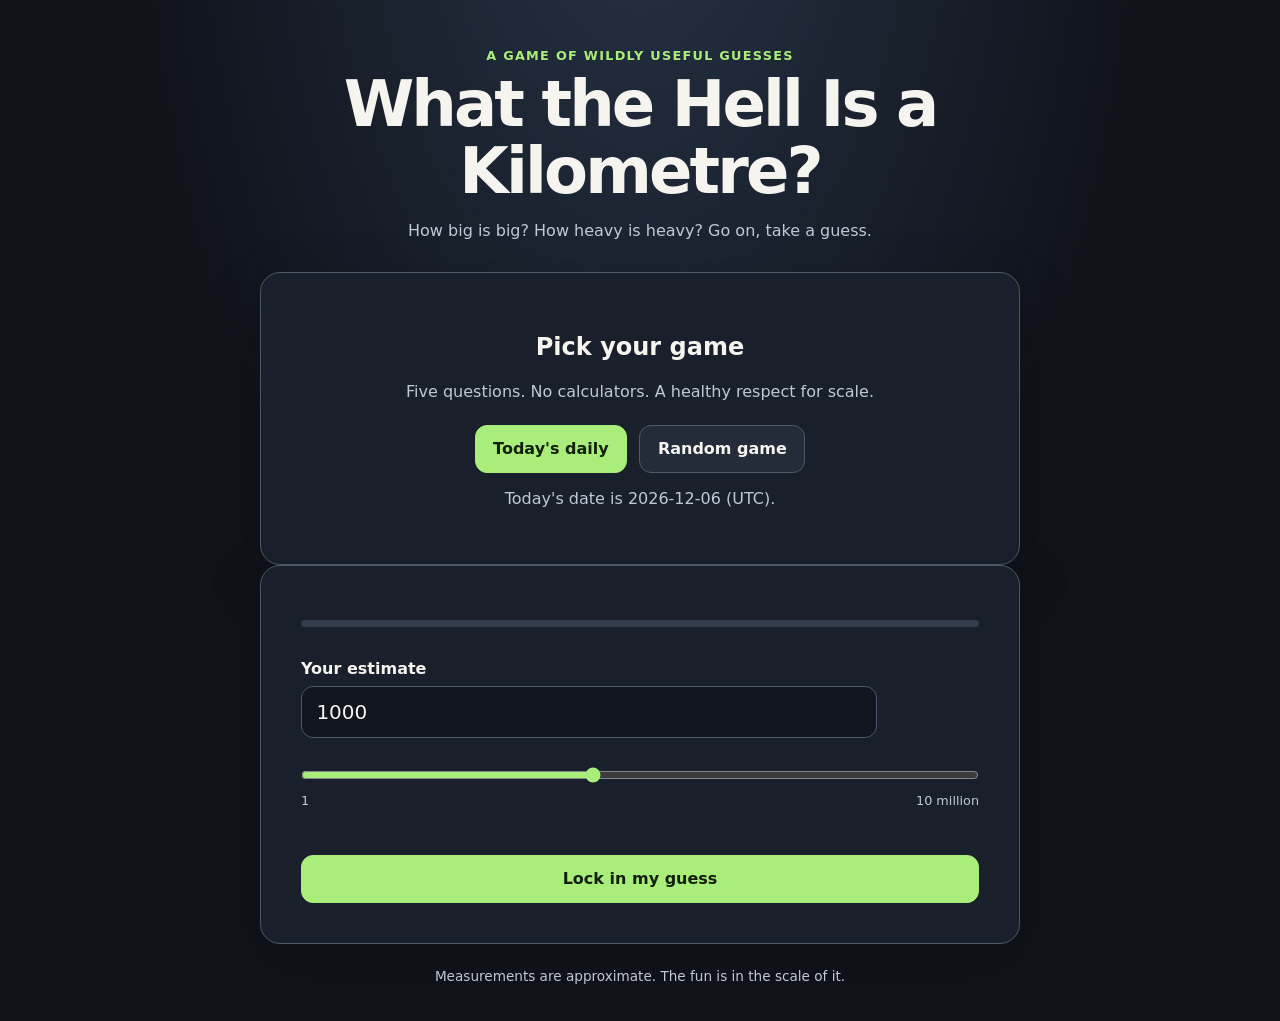
==== index.html @ 023f0107 "Build playable static game interface Co-authored-by: Harricans <78068083+Harricans@users.noreply.git" ====
<!doctype html>
<html lang="en">
  <head>
    <meta charset="utf-8">
    <meta name="viewport" content="width=device-width, initial-scale=1">
    <meta name="theme-color" content="#10131a">
    <meta name="description" content="A quick, playful game of estimating the size and weight of things.">
    <title>What the Hell Is a Kilometre?</title>
    <link rel="stylesheet" href="./styles.css">
    <script type="module" src="./src/main.js"></script>
  </head>
  <body>
    <main class="app">
      <header class="site-header">
        <p class="eyebrow">A game of wildly useful guesses</p>
        <h1>What the Hell Is a Kilometre?</h1>
        <p class="intro">How big is big? How heavy is heavy? Go on, take a guess.</p>
      </header>

      <section id="start-screen" class="panel start-panel" aria-labelledby="start-heading">
        <h2 id="start-heading">Pick your game</h2>
        <p>Five questions. No calculators. A healthy respect for scale.</p>
        <div class="button-row">
          <button id="daily-button" class="button button-primary" type="button" disabled>Today's daily</button>
          <button id="random-button" class="button" type="button" disabled>Random game</button>
        </div>
        <p id="daily-date" class="muted"></p>
      </section>

      <section id="game-screen" class="panel game-panel" aria-labelledby="question">
        <div class="round-meta">
          <p id="mode-label" class="eyebrow"></p>
          <p id="round-label" class="round-count"></p>
        </div>
        <div class="progress-track" aria-hidden="true"><div id="progress" class="progress"></div></div>
        <div class="question-area">
          <p id="item-pair" class="item-pair"></p>
          <h2 id="question" tabindex="-1"></h2>
        </div>

        <form id="guess-form" novalidate>
          <label class="field-label" for="guess-input">Your estimate</label>
          <div class="guess-row">
            <input id="guess-input" name="guess" type="number" min="1" max="10000000" step="any" value="1000" inputmode="decimal" required>
            <span id="unit-label" class="unit-label"></span>
          </div>
          <label class="visually-hidden" for="guess-slider">Estimate on a logarithmic scale from 1 to 10 million</label>
          <input id="guess-slider" class="guess-slider" type="range" min="0" max="7000" step="1" value="3000">
          <div class="range-labels" aria-hidden="true"><span>1</span><span>10 million</span></div>
          <p id="guess-error" class="error-message" role="alert"></p>
          <button id="submit-button" class="button button-primary full-width" type="submit">Lock in my guess</button>
        </form>

        <section id="answer-panel" class="answer-panel" aria-live="polite" hidden>
          <p id="round-score" class="round-score"></p>
          <h3 id="answer-heading"></h3>
          <p id="answer-note" class="answer-note"></p>
          <p id="answer-sources" class="answer-sources"></p>
          <button id="next-button" class="button button-primary full-width" type="button">Next question</button>
        </section>
      </section>

      <section id="results-screen" class="panel results-panel" aria-labelledby="results-heading" hidden>
        <p id="results-mode" class="eyebrow"></p>
        <h2 id="results-heading">That's a wrap.</h2>
        <p id="total-score" class="total-score"></p>
        <p id="share-emoji" class="share-emoji" aria-label="Your five round scores"></p>
        <div class="button-row">
          <button id="share-button" class="button button-primary" type="button">Copy spoiler-free score</button>
          <button id="again-button" class="button" type="button">Play again</button>
        </div>
        <p id="copy-status" class="muted" role="status" aria-live="polite"></p>
      </section>

      <p id="load-error" class="error-message load-error" role="alert" hidden></p>
      <footer><p>Measurements are approximate. The fun is in the scale of it.</p></footer>
    </main>
  </body>
</html>
---- styles.css ----
:root {
  color-scheme: dark;
  font-family: system-ui, -apple-system, BlinkMacSystemFont, "Segoe UI", sans-serif;
  background: #10131a;
  color: #f5f4ef;
  font-synthesis: none;
  text-rendering: optimizeLegibility;
  --surface: #1a202b;
  --surface-raised: #242c39;
  --text-muted: #c0c8d5;
  --accent: #a9ee7a;
  --accent-ink: #14200e;
  --border: #4d5868;
  --error: #ff9b8c;
}

* {
  box-sizing: border-box;
}

body {
  margin: 0;
  min-width: 320px;
  min-height: 100vh;
  background:
    radial-gradient(ellipse at 50% -20%, #263447 0, transparent 55%),
    #10131a;
}

button,
input {
  font: inherit;
}

button {
  min-height: 48px;
  border: 1px solid var(--border);
  border-radius: 12px;
  padding: 0.75rem 1.1rem;
  background: var(--surface-raised);
  color: inherit;
  font-weight: 700;
  cursor: pointer;
}

button:hover {
  border-color: var(--accent);
}

button:focus-visible,
input:focus-visible {
  outline: 3px solid var(--accent);
  outline-offset: 3px;
}

.app {
  width: min(100% - 2rem, 760px);
  margin: 0 auto;
  padding: 3rem 0 1.5rem;
}

.site-header {
  margin: 0 auto 2rem;
  text-align: center;
}

h1 {
  max-width: 680px;
  margin: 0.5rem auto;
  font-size: clamp(2.1rem, 7vw, 4rem);
  line-height: 1.05;
  letter-spacing: -0.045em;
}

h2 {
  line-height: 1.2;
}

.intro,
.start-panel > p,
footer,
.muted,
.answer-note,
.answer-sources {
  color: var(--text-muted);
}

.eyebrow {
  margin: 0;
  color: var(--accent);
  font-size: 0.8rem;
  font-weight: 800;
  letter-spacing: 0.1em;
  text-transform: uppercase;
}

.panel {
  border: 1px solid var(--border);
  border-radius: 20px;
  padding: clamp(1.25rem, 5vw, 2.5rem);
  background: var(--surface);
  box-shadow: 0 18px 60px #0003;
}

.start-panel,
.results-panel {
  text-align: center;
}

.button-row {
  display: flex;
  flex-wrap: wrap;
  justify-content: center;
  gap: 0.75rem;
  margin: 1.5rem 0 0.75rem;
}

.button-primary {
  border-color: var(--accent);
  background: var(--accent);
  color: var(--accent-ink);
}

.button-primary:hover {
  background: #c1f5a0;
  color: var(--accent-ink);
}

.round-meta {
  display: flex;
  align-items: center;
  justify-content: space-between;
  gap: 1rem;
}

.round-count {
  margin: 0;
  color: var(--text-muted);
  font-variant-numeric: tabular-nums;
}

.progress-track {
  height: 7px;
  margin: 0.9rem 0 2rem;
  overflow: hidden;
  border-radius: 9px;
  background: #343d4b;
}

.progress {
  width: 0;
  height: 100%;
  border-radius: inherit;
  background: var(--accent);
  transition: width 180ms ease-out;
}

.item-pair {
  margin: 0;
  font-size: 1.05rem;
}

.question-area h2 {
  margin: 0.4rem 0 2rem;
  font-size: clamp(1.65rem, 5vw, 2.5rem);
  letter-spacing: -0.035em;
}

.field-label {
  display: block;
  margin-bottom: 0.5rem;
  font-weight: 750;
}

.guess-row {
  display: flex;
  align-items: stretch;
  gap: 0.75rem;
}

.guess-row input {
  width: 100%;
  min-width: 0;
  min-height: 52px;
  border: 1px solid var(--border);
  border-radius: 12px;
  padding: 0.7rem 0.9rem;
  background: #11161e;
  color: inherit;
  font-size: 1.25rem;
  font-variant-numeric: tabular-nums;
}

.unit-label {
  display: flex;
  min-width: 90px;
  align-items: center;
  color: var(--text-muted);
}

.guess-slider {
  width: 100%;
  min-height: 42px;
  margin: 1rem 0 0;
  accent-color: var(--accent);
  cursor: pointer;
}

.range-labels {
  display: flex;
  justify-content: space-between;
  margin-top: -0.45rem;
  color: var(--text-muted);
  font-size: 0.8rem;
}

.full-width {
  width: 100%;
  margin-top: 1.1rem;
}

.error-message {
  min-height: 1.3rem;
  margin: 0.5rem 0 0;
  color: var(--error);
}

.answer-panel {
  margin-top: 1.5rem;
  border-top: 1px solid var(--border);
  padding-top: 1.5rem;
}

.round-score {
  color: var(--accent);
  font-size: 1.2rem;
  font-weight: 800;
}

.answer-panel h3 {
  margin-bottom: 0.5rem;
  font-size: 1.4rem;
}

.answer-sources a {
  color: var(--accent);
}

.total-score {
  margin: 0.5rem 0;
  font-size: clamp(2.5rem, 10vw, 4.5rem);
  font-weight: 850;
  letter-spacing: -0.05em;
}

.share-emoji {
  font-size: 1.5rem;
  letter-spacing: 0.15em;
}

.load-error {
  margin-top: 1rem;
  text-align: center;
}

.visually-hidden {
  position: absolute;
  width: 1px;
  height: 1px;
  overflow: hidden;
  clip: rect(0, 0, 0, 0);
  white-space: nowrap;
  clip-path: inset(50%);
}

footer {
  margin: 1.5rem 0 0;
  font-size: 0.85rem;
  text-align: center;
}

[hidden] {
  display: none !important;
}

@media (max-width: 480px) {
  .app {
    padding-top: 2rem;
  }

  .button-row {
    flex-direction: column;
  }

  .button-row .button {
    width: 100%;
  }
}

@media (prefers-reduced-motion: reduce) {
  *,
  *::before,
  *::after {
    scroll-behavior: auto !important;
    transition-duration: 0.01ms !important;
  }
}
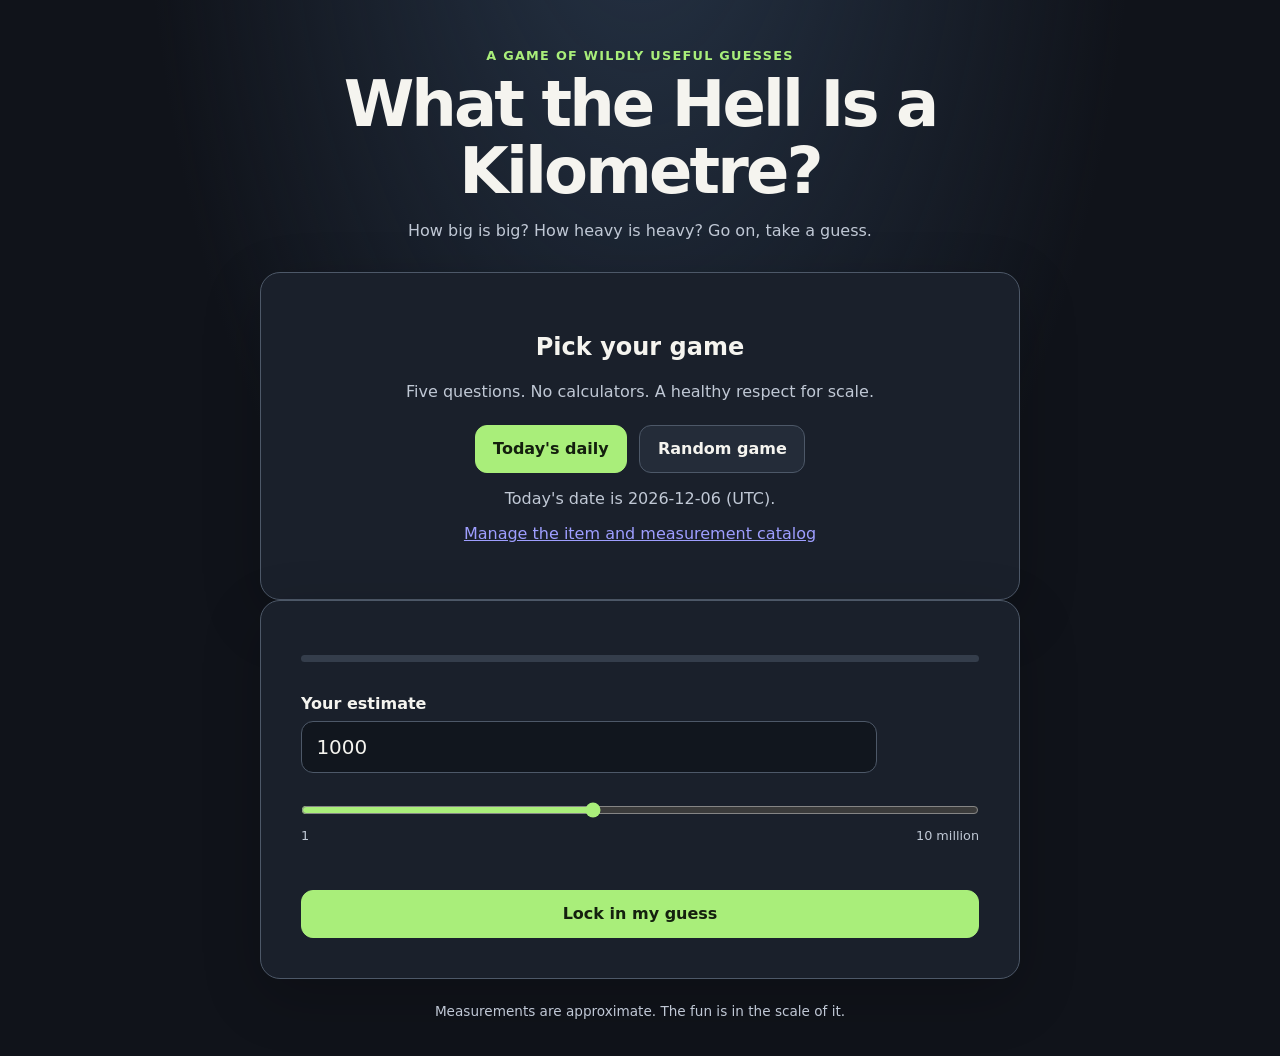
==== commit 503c7aab: "Add editor and extensible property engine Co-authored-by: Harricans <78068083+Harricans@users.norepl" ====
--- a/index.html
+++ b/index.html
@@ -6,7 +6,7 @@
     <meta name="theme-color" content="#10131a">
     <meta name="description" content="A quick, playful game of estimating the size and weight of things.">
     <title>What the Hell Is a Kilometre?</title>
-    <link rel="stylesheet" href="./styles.css">
+    <link rel="stylesheet" href="./assets/styles.css">
     <script type="module" src="./src/main.js"></script>
   </head>
   <body>
@@ -25,6 +25,7 @@
           <button id="random-button" class="button" type="button" disabled>Random game</button>
         </div>
         <p id="daily-date" class="muted"></p>
+        <p><a href="./catalog.html">Manage the item and measurement catalog</a></p>
       </section>
 
       <section id="game-screen" class="panel game-panel" aria-labelledby="question">
@@ -53,7 +54,7 @@
 
         <section id="answer-panel" class="answer-panel" aria-live="polite" hidden>
           <p id="round-score" class="round-score"></p>
-          <h3 id="answer-heading"></h3>
+          <h3 id="answer-heading" tabindex="-1"></h3>
           <p id="answer-note" class="answer-note"></p>
           <p id="answer-sources" class="answer-sources"></p>
           <button id="next-button" class="button button-primary full-width" type="button">Next question</button>
@@ -62,7 +63,7 @@
 
       <section id="results-screen" class="panel results-panel" aria-labelledby="results-heading" hidden>
         <p id="results-mode" class="eyebrow"></p>
-        <h2 id="results-heading">That's a wrap.</h2>
+        <h2 id="results-heading" tabindex="-1">That's a wrap.</h2>
         <p id="total-score" class="total-score"></p>
         <p id="share-emoji" class="share-emoji" aria-label="Your five round scores"></p>
         <div class="button-row">
--- a/assets/styles.css
+++ b/assets/styles.css
@@ -0,0 +1,307 @@
+:root {
+  color-scheme: dark;
+  font-family: system-ui, -apple-system, BlinkMacSystemFont, "Segoe UI", sans-serif;
+  background: #10131a;
+  color: #f5f4ef;
+  font-synthesis: none;
+  text-rendering: optimizeLegibility;
+  --surface: #1a202b;
+  --surface-raised: #242c39;
+  --text-muted: #c0c8d5;
+  --accent: #a9ee7a;
+  --accent-ink: #14200e;
+  --border: #4d5868;
+  --error: #ff9b8c;
+}
+
+* {
+  box-sizing: border-box;
+}
+
+body {
+  margin: 0;
+  min-width: 320px;
+  min-height: 100vh;
+  background:
+    radial-gradient(ellipse at 50% -20%, #263447 0, transparent 55%),
+    #10131a;
+}
+
+button,
+input {
+  font: inherit;
+}
+
+button {
+  min-height: 48px;
+  border: 1px solid var(--border);
+  border-radius: 12px;
+  padding: 0.75rem 1.1rem;
+  background: var(--surface-raised);
+  color: inherit;
+  font-weight: 700;
+  cursor: pointer;
+}
+
+button:hover {
+  border-color: var(--accent);
+}
+
+button:focus-visible,
+input:focus-visible {
+  outline: 3px solid var(--accent);
+  outline-offset: 3px;
+}
+
+.app {
+  width: min(100% - 2rem, 760px);
+  margin: 0 auto;
+  padding: 3rem 0 1.5rem;
+}
+
+.site-header {
+  margin: 0 auto 2rem;
+  text-align: center;
+}
+
+h1 {
+  max-width: 680px;
+  margin: 0.5rem auto;
+  font-size: clamp(2.1rem, 7vw, 4rem);
+  line-height: 1.05;
+  letter-spacing: -0.045em;
+}
+
+h2 {
+  line-height: 1.2;
+}
+
+.intro,
+.start-panel > p,
+footer,
+.muted,
+.answer-note,
+.answer-sources {
+  color: var(--text-muted);
+}
+
+.eyebrow {
+  margin: 0;
+  color: var(--accent);
+  font-size: 0.8rem;
+  font-weight: 800;
+  letter-spacing: 0.1em;
+  text-transform: uppercase;
+}
+
+.panel {
+  border: 1px solid var(--border);
+  border-radius: 20px;
+  padding: clamp(1.25rem, 5vw, 2.5rem);
+  background: var(--surface);
+  box-shadow: 0 18px 60px #0003;
+}
+
+.start-panel,
+.results-panel {
+  text-align: center;
+}
+
+.button-row {
+  display: flex;
+  flex-wrap: wrap;
+  justify-content: center;
+  gap: 0.75rem;
+  margin: 1.5rem 0 0.75rem;
+}
+
+.button-primary {
+  border-color: var(--accent);
+  background: var(--accent);
+  color: var(--accent-ink);
+}
+
+.button-primary:hover {
+  background: #c1f5a0;
+  color: var(--accent-ink);
+}
+
+.round-meta {
+  display: flex;
+  align-items: center;
+  justify-content: space-between;
+  gap: 1rem;
+}
+
+.round-count {
+  margin: 0;
+  color: var(--text-muted);
+  font-variant-numeric: tabular-nums;
+}
+
+.progress-track {
+  height: 7px;
+  margin: 0.9rem 0 2rem;
+  overflow: hidden;
+  border-radius: 9px;
+  background: #343d4b;
+}
+
+.progress {
+  width: 0;
+  height: 100%;
+  border-radius: inherit;
+  background: var(--accent);
+  transition: width 180ms ease-out;
+}
+
+.item-pair {
+  margin: 0;
+  font-size: 1.05rem;
+}
+
+.question-area h2 {
+  margin: 0.4rem 0 2rem;
+  font-size: clamp(1.65rem, 5vw, 2.5rem);
+  letter-spacing: -0.035em;
+}
+
+.field-label {
+  display: block;
+  margin-bottom: 0.5rem;
+  font-weight: 750;
+}
+
+.guess-row {
+  display: flex;
+  align-items: stretch;
+  gap: 0.75rem;
+}
+
+.guess-row input {
+  width: 100%;
+  min-width: 0;
+  min-height: 52px;
+  border: 1px solid var(--border);
+  border-radius: 12px;
+  padding: 0.7rem 0.9rem;
+  background: #11161e;
+  color: inherit;
+  font-size: 1.25rem;
+  font-variant-numeric: tabular-nums;
+}
+
+.unit-label {
+  display: flex;
+  min-width: 90px;
+  align-items: center;
+  color: var(--text-muted);
+}
+
+.guess-slider {
+  width: 100%;
+  min-height: 42px;
+  margin: 1rem 0 0;
+  accent-color: var(--accent);
+  cursor: pointer;
+}
+
+.range-labels {
+  display: flex;
+  justify-content: space-between;
+  margin-top: -0.45rem;
+  color: var(--text-muted);
+  font-size: 0.8rem;
+}
+
+.full-width {
+  width: 100%;
+  margin-top: 1.1rem;
+}
+
+.error-message {
+  min-height: 1.3rem;
+  margin: 0.5rem 0 0;
+  color: var(--error);
+}
+
+.answer-panel {
+  margin-top: 1.5rem;
+  border-top: 1px solid var(--border);
+  padding-top: 1.5rem;
+}
+
+.round-score {
+  color: var(--accent);
+  font-size: 1.2rem;
+  font-weight: 800;
+}
+
+.answer-panel h3 {
+  margin-bottom: 0.5rem;
+  font-size: 1.4rem;
+}
+
+.answer-sources a {
+  color: var(--accent);
+}
+
+.total-score {
+  margin: 0.5rem 0;
+  font-size: clamp(2.5rem, 10vw, 4.5rem);
+  font-weight: 850;
+  letter-spacing: -0.05em;
+}
+
+.share-emoji {
+  font-size: 1.5rem;
+  letter-spacing: 0.15em;
+}
+
+.load-error {
+  margin-top: 1rem;
+  text-align: center;
+}
+
+.visually-hidden {
+  position: absolute;
+  width: 1px;
+  height: 1px;
+  overflow: hidden;
+  clip: rect(0, 0, 0, 0);
+  white-space: nowrap;
+  clip-path: inset(50%);
+}
+
+footer {
+  margin: 1.5rem 0 0;
+  font-size: 0.85rem;
+  text-align: center;
+}
+
+[hidden] {
+  display: none !important;
+}
+
+@media (max-width: 480px) {
+  .app {
+    padding-top: 2rem;
+  }
+
+  .button-row {
+    flex-direction: column;
+  }
+
+  .button-row .button {
+    width: 100%;
+  }
+}
+
+@media (prefers-reduced-motion: reduce) {
+  *,
+  *::before,
+  *::after {
+    scroll-behavior: auto !important;
+    transition-duration: 0.01ms !important;
+  }
+}
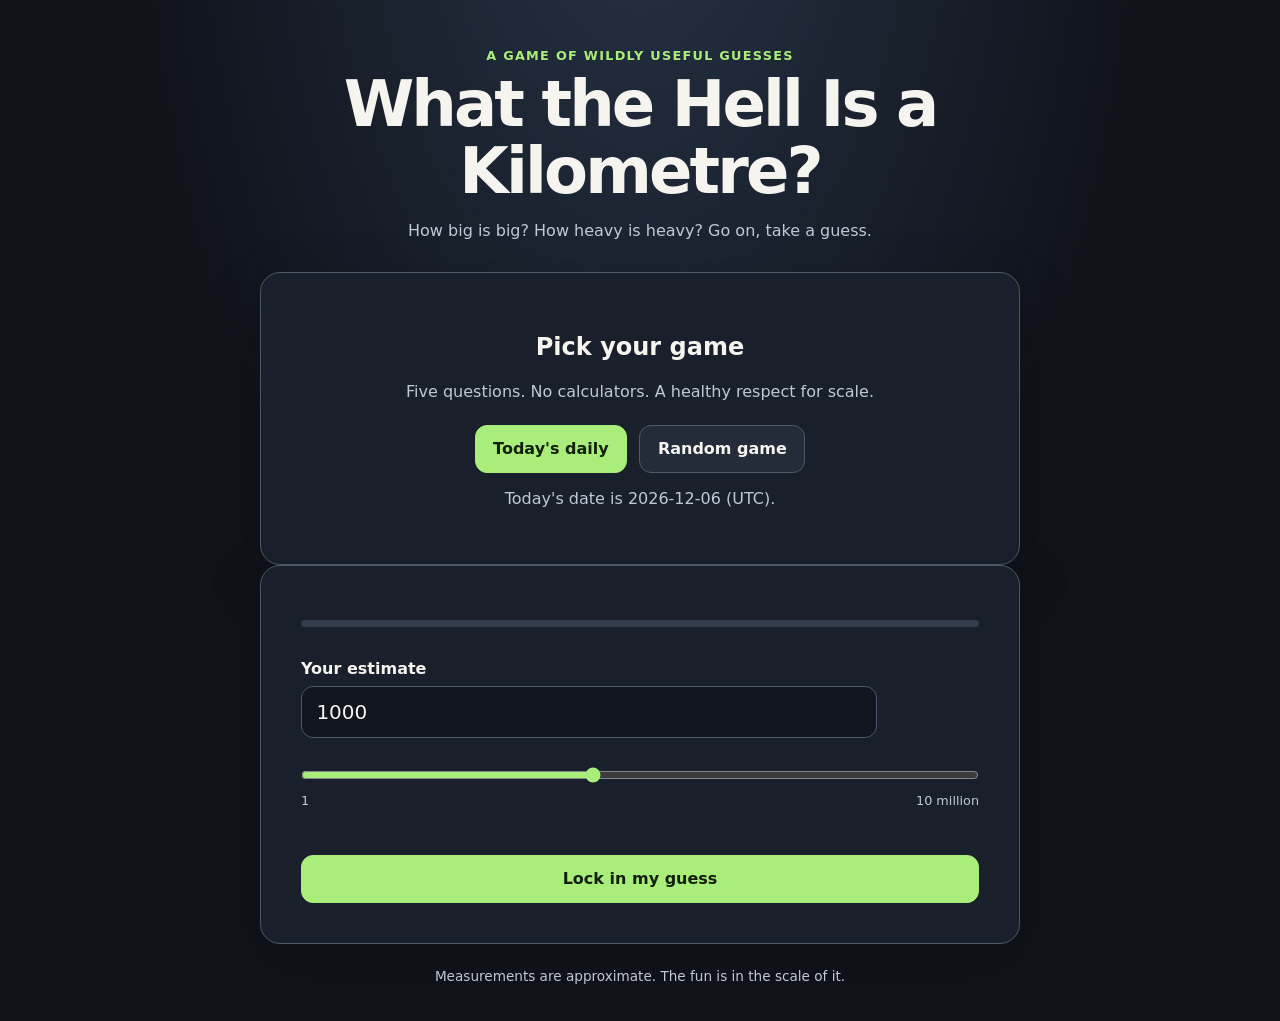
==== commit 81d0a6ff: "Remove public catalog editor Co-authored-by: Harricans <78068083+Harricans@users.noreply.github.com>" ====
--- a/index.html
+++ b/index.html
@@ -25,7 +25,6 @@
           <button id="random-button" class="button" type="button" disabled>Random game</button>
         </div>
         <p id="daily-date" class="muted"></p>
-        <p><a href="./catalog.html">Manage the item and measurement catalog</a></p>
       </section>
 
       <section id="game-screen" class="panel game-panel" aria-labelledby="question">
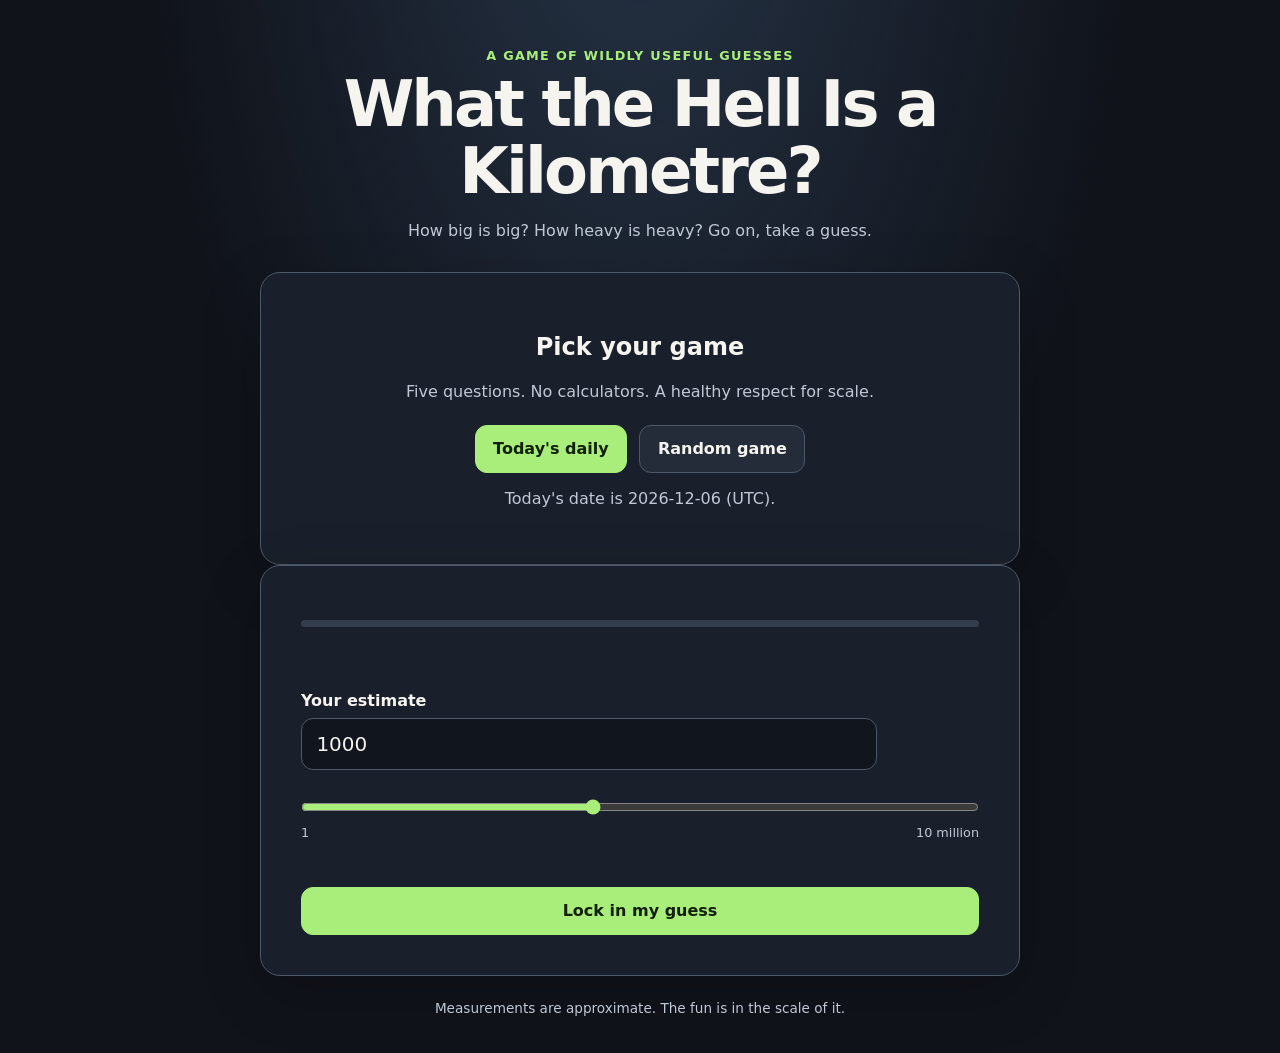
==== commit 1388482a: "Add Wikimedia item photos Co-authored-by: Harricans <78068083+Harricans@users.noreply.github.com>" ====
--- a/index.html
+++ b/index.html
@@ -34,7 +34,7 @@
         </div>
         <div class="progress-track" aria-hidden="true"><div id="progress" class="progress"></div></div>
         <div class="question-area">
-          <p id="item-pair" class="item-pair"></p>
+          <div id="item-pair" class="item-pair" aria-label="Question items"></div>
           <h2 id="question" tabindex="-1"></h2>
         </div>
 
--- a/assets/styles.css
+++ b/assets/styles.css
@@ -156,8 +156,52 @@
 }
 
 .item-pair {
+  display: grid;
+  grid-template-columns: repeat(2, minmax(0, 1fr));
+  gap: 1rem;
+  margin: 0 0 1.25rem;
+}
+
+.item-card {
+  min-width: 0;
   margin: 0;
+  text-align: center;
+}
+
+.item-image-area {
+  display: grid;
+  min-height: 170px;
+  place-items: center;
+  overflow: hidden;
+  border: 1px solid var(--border);
+  border-radius: 14px;
+  background: #11161e;
+}
+
+.item-image-area img {
+  display: block;
+  width: 100%;
+  height: 190px;
+  object-fit: contain;
+}
+
+.image-placeholder {
+  padding: 1rem;
+  color: var(--text-muted);
+  font-size: 0.9rem;
+}
+
+.item-card figcaption {
+  margin-top: 0.55rem;
   font-size: 1.05rem;
+  font-weight: 750;
+}
+
+.image-attribution {
+  display: inline-block;
+  margin-top: 0.2rem;
+  color: var(--text-muted);
+  font-size: 0.75rem;
 }
 
 .question-area h2 {
@@ -295,6 +339,14 @@
   .button-row .button {
     width: 100%;
   }
+
+  .item-image-area {
+    min-height: 130px;
+  }
+
+  .item-image-area img {
+    height: 145px;
+  }
 }
 
 @media (prefers-reduced-motion: reduce) {
